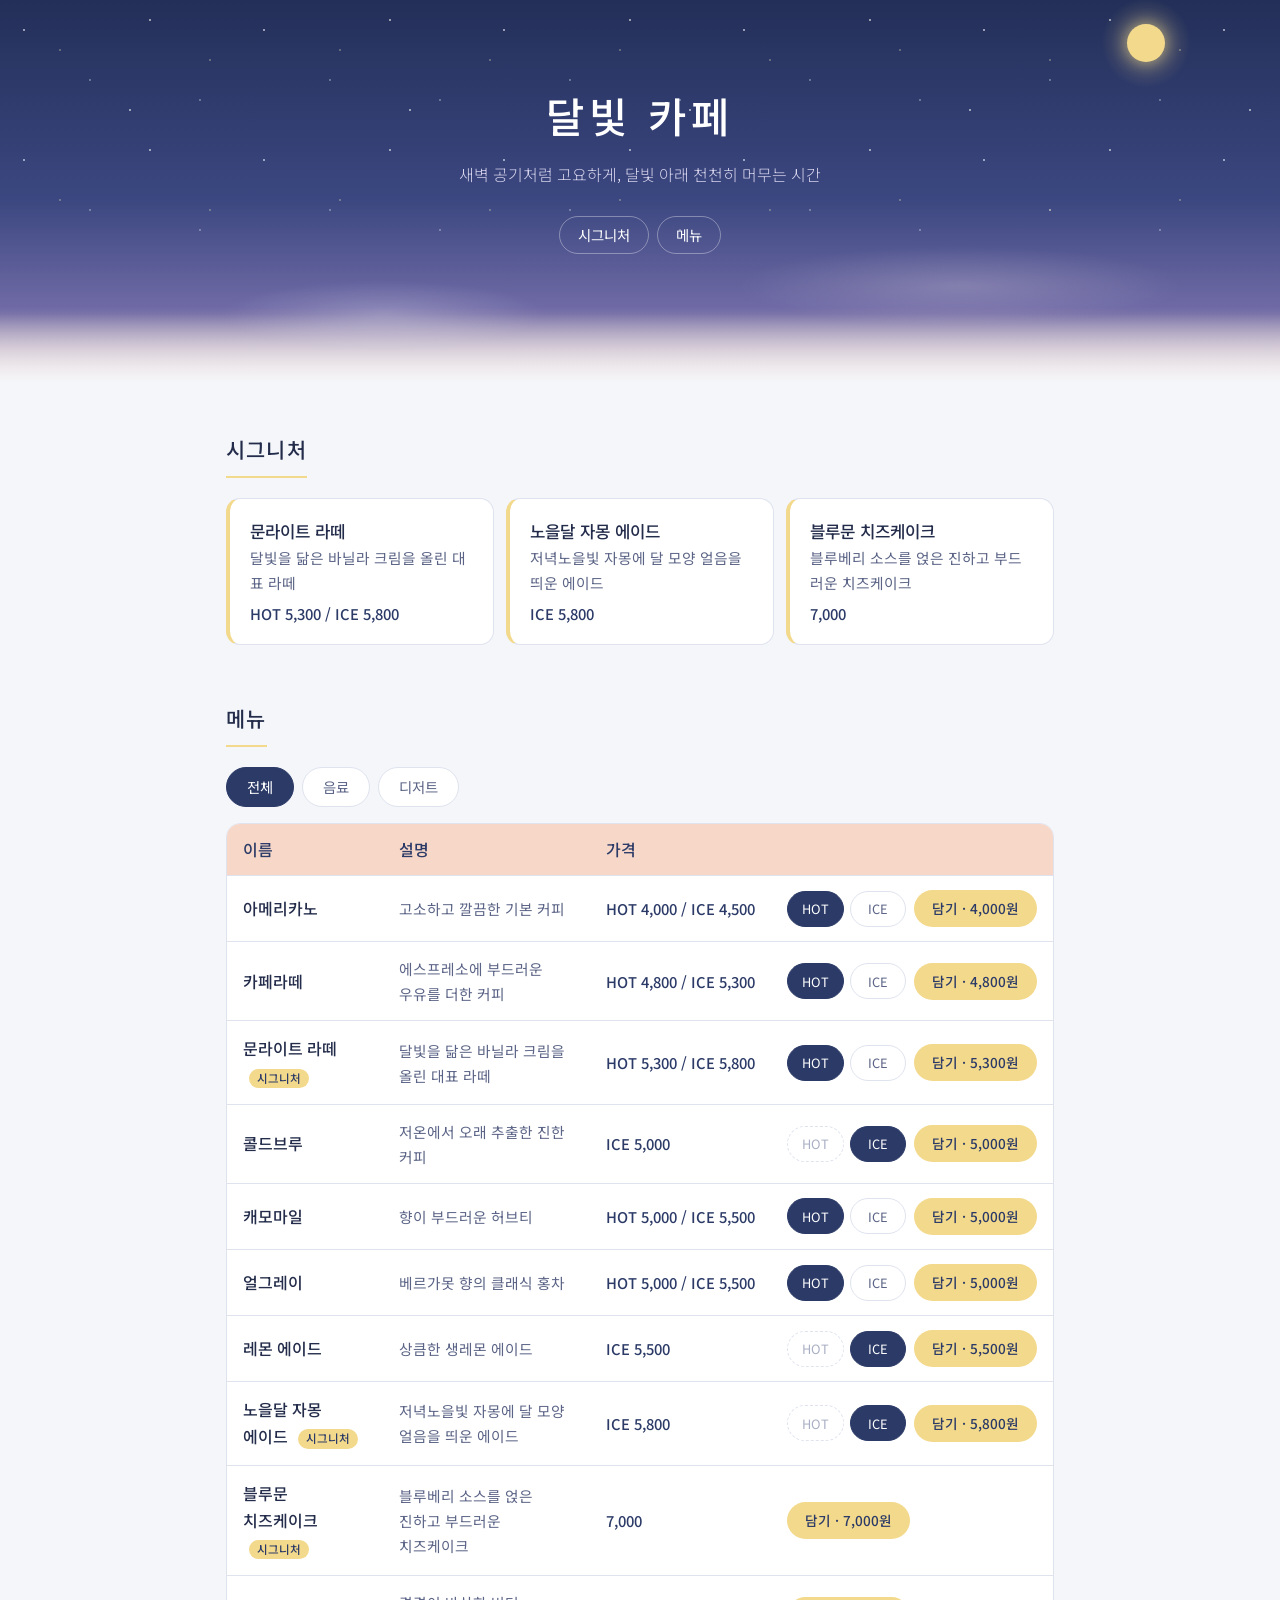
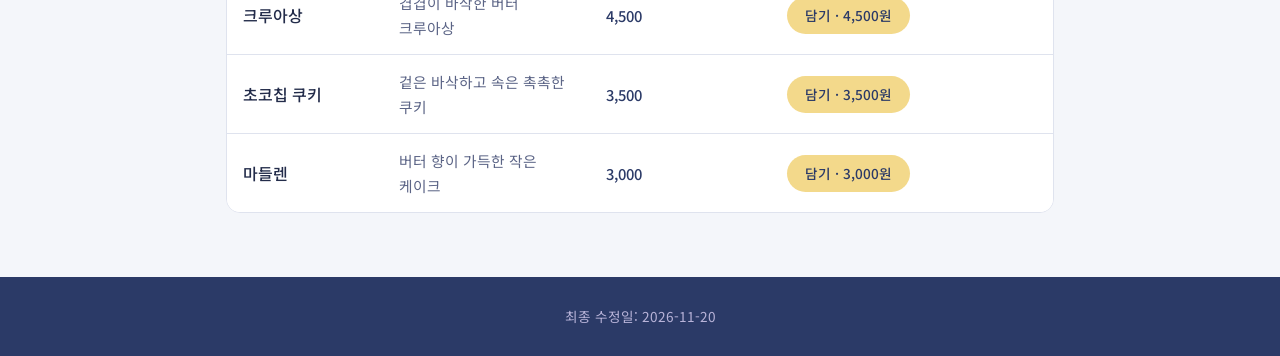
==== 달빛카페/index.html @ 565edbe8 "달빛 카페 주문 웹앱 추가 (메뉴판, 장바구니, 테이블 번호 주문, 새벽 애니메이션) Co-Authored-By: Claude Sonnet 5.5 <noreply@anthropic" ====
<!DOCTYPE html>
<html lang="ko">
<head>
<meta charset="UTF-8">
<meta name="viewport" content="width=device-width, initial-scale=1">
<title>달빛 카페</title>
<link rel="preconnect" href="https://fonts.googleapis.com">
<link rel="preconnect" href="https://fonts.gstatic.com" crossorigin>
<link rel="stylesheet" href="https://fonts.googleapis.com/css2?family=Noto+Sans+KR:wght@300;400;500&amp;display=swap">
<link rel="stylesheet" href="style.css">
<script src="script.js" defer></script>

</head>
<body>

<header id="top">
    <div class="sky" aria-hidden="true">
        <span class="moon"></span>
        <span class="mist"></span>
    </div>
    <h1>달빛 카페</h1>
    <p class="intro">새벽 공기처럼 고요하게, 달빛 아래 천천히 머무는 시간</p>
    <nav aria-label="페이지 내 이동">
        <ul>
            <li><a href="#signature">시그니처</a></li>
            <li><a href="#menu">메뉴</a></li>
        </ul>
    </nav>
</header>

<main>

    <section id="signature" aria-labelledby="signature-title">
        <h2 id="signature-title">시그니처</h2>
        <ul class="signature-list">
            <li data-id="moonlight-latte">
                <h3>문라이트 라떼</h3>
                <p>달빛을 닮은 바닐라 크림을 올린 대표 라떼</p>
                <p class="price">HOT 5,300 / ICE 5,800</p>
            </li>
            <li data-id="sunset-grapefruit-ade">
                <h3>노을달 자몽 에이드</h3>
                <p>저녁노을빛 자몽에 달 모양 얼음을 띄운 에이드</p>
                <p class="price">ICE 5,800</p>
            </li>
            <li data-id="bluemoon-cheesecake">
                <h3>블루문 치즈케이크</h3>
                <p>블루베리 소스를 얹은 진하고 부드러운 치즈케이크</p>
                <p class="price">7,000</p>
            </li>
        </ul>
    </section>

    <section id="menu" aria-labelledby="menu-title">
        <h2 id="menu-title">메뉴</h2>
        <div class="table-wrap">
            <table>
                <caption>달빛 카페 메뉴 (음료와 디저트)</caption>
                <thead>
                    <tr>
                        <th scope="col">이름</th>
                        <th scope="col">설명</th>
                        <th scope="col">가격</th>
                    </tr>
                </thead>
                <tbody>
                    <!-- 음료 : 분류 drink, HOT/ICE 가격은 data-hot / data-ice (없으면 제공 안 함) -->
                    <tr data-id="americano" data-category="drink" data-hot="4000" data-ice="4500">
                        <th scope="row">아메리카노</th>
                        <td>고소하고 깔끔한 기본 커피</td>
                        <td>HOT 4,000 / ICE 4,500</td>
                    </tr>
                    <tr data-id="cafe-latte" data-category="drink" data-hot="4800" data-ice="5300">
                        <th scope="row">카페라떼</th>
                        <td>에스프레소에 부드러운 우유를 더한 커피</td>
                        <td>HOT 4,800 / ICE 5,300</td>
                    </tr>
                    <tr data-id="moonlight-latte" data-category="drink" data-hot="5300" data-ice="5800" data-signature="true">
                        <th scope="row">문라이트 라떼 <span class="mark">시그니처</span></th>
                        <td>달빛을 닮은 바닐라 크림을 올린 대표 라떼</td>
                        <td>HOT 5,300 / ICE 5,800</td>
                    </tr>
                    <tr data-id="cold-brew" data-category="drink" data-ice="5000">
                        <th scope="row">콜드브루</th>
                        <td>저온에서 오래 추출한 진한 커피</td>
                        <td>ICE 5,000</td>
                    </tr>
                    <tr data-id="chamomile" data-category="drink" data-hot="5000" data-ice="5500">
                        <th scope="row">캐모마일</th>
                        <td>향이 부드러운 허브티</td>
                        <td>HOT 5,000 / ICE 5,500</td>
                    </tr>
                    <tr data-id="earl-grey" data-category="drink" data-hot="5000" data-ice="5500">
                        <th scope="row">얼그레이</th>
                        <td>베르가못 향의 클래식 홍차</td>
                        <td>HOT 5,000 / ICE 5,500</td>
                    </tr>
                    <tr data-id="lemon-ade" data-category="drink" data-ice="5500">
                        <th scope="row">레몬 에이드</th>
                        <td>상큼한 생레몬 에이드</td>
                        <td>ICE 5,500</td>
                    </tr>
                    <tr data-id="sunset-grapefruit-ade" data-category="drink" data-ice="5800" data-signature="true">
                        <th scope="row">노을달 자몽 에이드 <span class="mark">시그니처</span></th>
                        <td>저녁노을빛 자몽에 달 모양 얼음을 띄운 에이드</td>
                        <td>ICE 5,800</td>
                    </tr>

                    <!-- 디저트 : 분류 dessert, 단일 가격은 data-price -->
                    <tr data-id="bluemoon-cheesecake" data-category="dessert" data-price="7000" data-signature="true">
                        <th scope="row">블루문 치즈케이크 <span class="mark">시그니처</span></th>
                        <td>블루베리 소스를 얹은 진하고 부드러운 치즈케이크</td>
                        <td>7,000</td>
                    </tr>
                    <tr data-id="croissant" data-category="dessert" data-price="4500">
                        <th scope="row">크루아상</th>
                        <td>겹겹이 바삭한 버터 크루아상</td>
                        <td>4,500</td>
                    </tr>
                    <tr data-id="choco-cookie" data-category="dessert" data-price="3500">
                        <th scope="row">초코칩 쿠키</th>
                        <td>겉은 바삭하고 속은 촉촉한 쿠키</td>
                        <td>3,500</td>
                    </tr>
                    <tr data-id="madeleine" data-category="dessert" data-price="3000">
                        <th scope="row">마들렌</th>
                        <td>버터 향이 가득한 작은 케이크</td>
                        <td>3,000</td>
                    </tr>
                </tbody>
            </table>
        </div>
    </section>

</main>

<footer id="footer">
    <p>최종 수정일: 2026-11-20</p>
</footer>

</body>
</html>
---- 달빛카페/style.css ----
/* ==========================================================
   달빛 카페 — 새벽 콘셉트 (밝은 바탕 + 달빛 포인트)
   모바일 우선, 640px 이상에서 확장
   ========================================================== */

:root {
    --bg: #f4f6fa;            /* 안개 낀 새벽 바탕 */
    --surface: #ffffff;
    --ink: #232c4a;           /* 본문 글자 */
    --ink-soft: #5b6486;      /* 보조 글자 */
    --dawn-navy: #2b3a67;     /* 새벽 남색 */
    --dawn-violet: #b9b4d9;   /* 연보라 */
    --dawn-peach: #f6d7c8;    /* 연한 복숭아 */
    --moon: #f3d98b;          /* 달빛 노랑 */
    --line: #dfe3ee;
    --radius: 14px;
    --gutter: 16px;
    --content: 860px;         /* 본문 최대 폭 */
    --font: "Noto Sans KR", "Apple SD Gothic Neo", "Malgun Gothic", sans-serif;
}

*,
*::before,
*::after {
    box-sizing: border-box;
}

html {
    scroll-behavior: smooth;
}

body {
    margin: 0;
    background: var(--bg);
    color: var(--ink);
    font-family: var(--font);
    font-weight: 400;
    line-height: 1.7;
}

h1, h2, h3, p, ul {
    margin: 0;
}

ul {
    padding: 0;
    list-style: none;
}

a {
    color: inherit;
}

/* ---------- 헤더 ---------- */
header {
    position: relative;
    overflow: hidden;
    padding: 56px var(--gutter) 110px;
    /* 새벽 그라데이션: 남색 → 보라 → 복숭아 */
    background: linear-gradient(180deg, #232f58 0%, #3b4780 52%, #6f6aa6 80%, var(--dawn-peach) 100%);
    color: #fff;
    text-align: center;
}

/* 아래쪽이 안개처럼 바탕에 스며든다 */
header::after {
    content: "";
    position: absolute;
    left: 0;
    right: 0;
    bottom: 0;
    height: 70px;
    background: linear-gradient(180deg, rgba(244, 246, 250, 0), var(--bg));
    pointer-events: none;
}

/* 글자는 장식 위에 둔다 */
header > h1,
header > .intro,
header > nav {
    position: relative;
    z-index: 2;
}

header h1 {
    font-size: 2rem;
    font-weight: 500;
    letter-spacing: 0.12em;
    animation: rise 1.4s ease-out both;
}

header .intro {
    margin-top: 10px;
    color: #dcd8f0;
    font-weight: 300;
    animation: rise 1.4s ease-out 0.25s both;
}

header nav {
    animation: rise 1.4s ease-out 0.5s both;
}

/* ---------- 하늘 장식 (별 · 달빛 · 안개) ---------- */
.sky {
    position: absolute;
    inset: 0;
    z-index: 0;
    pointer-events: none;
}

/* 별: 작은 점을 타일처럼 반복, 두 겹이 서로 다른 박자로 깜빡인다 */
.sky::before,
.sky::after {
    content: "";
    position: absolute;
    inset: 0 0 40% 0;
}

.sky::before {
    background-image:
        radial-gradient(1.5px 1.5px at 24px 30px, #fff, transparent),
        radial-gradient(1px 1px at 90px 80px, #fff, transparent),
        radial-gradient(1.5px 1.5px at 150px 20px, #fff, transparent),
        radial-gradient(1px 1px at 200px 100px, #fff, transparent);
    background-size: 240px 130px;
    animation: twinkle 5s ease-in-out infinite alternate;
}

.sky::after {
    background-image:
        radial-gradient(1px 1px at 60px 50px, #f3e9c0, transparent),
        radial-gradient(1.5px 1.5px at 130px 110px, #fff, transparent),
        radial-gradient(1px 1px at 210px 60px, #f3e9c0, transparent);
    background-size: 280px 150px;
    animation: twinkle 7s ease-in-out 1.5s infinite alternate;
}

/* 달빛: 아주 느리게 숨 쉬듯 */
.moon {
    position: absolute;
    top: 24px;
    right: 9%;
    width: 38px;
    height: 38px;
    border-radius: 50%;
    background: var(--moon);
    box-shadow: 0 0 14px 2px rgba(243, 217, 139, 0.5);
}

.moon::after {
    content: "";
    position: absolute;
    inset: -26px;
    border-radius: 50%;
    background: radial-gradient(circle, rgba(243, 217, 139, 0.35), transparent 70%);
    animation: glow 9s ease-in-out infinite alternate;
}

/* 안개: 가로로 천천히 흐른다 (폭 200%, 절반만큼 이동하면 처음과 같다) */
.mist {
    position: absolute;
    left: 0;
    bottom: 20px;
    width: 200%;
    height: 130px;
    background-image:
        radial-gradient(ellipse 160px 34px at 30% 62%, rgba(255, 255, 255, 0.22), transparent),
        radial-gradient(ellipse 220px 40px at 75% 40%, rgba(255, 240, 235, 0.2), transparent);
    background-size: 50% 100%;
    background-repeat: repeat-x;
    animation: drift 70s linear infinite;
}

@keyframes twinkle {
    from { opacity: 0.25; }
    to   { opacity: 0.95; }
}

@keyframes glow {
    from { opacity: 0.45; transform: scale(0.92); }
    to   { opacity: 1;    transform: scale(1.08); }
}

@keyframes drift {
    from { transform: translateX(0); }
    to   { transform: translateX(-50%); }
}

@keyframes rise {
    from { opacity: 0; transform: translateY(10px); }
    to   { opacity: 1; transform: none; }
}

/* 움직임 줄이기 설정을 켠 사용자에게는 모든 움직임을 끈다 */
@media (prefers-reduced-motion: reduce) {
    *,
    *::before,
    *::after {
        animation: none !important;
        transition: none !important;
        scroll-behavior: auto !important;
    }
}

header nav {
    margin-top: 28px;
}

header nav ul {
    display: flex;
    justify-content: center;
    gap: 8px;
}

header nav a {
    display: inline-block;
    padding: 6px 18px;
    border: 1px solid rgba(255, 255, 255, 0.35);
    border-radius: 999px;
    color: #fff;
    font-size: 0.9rem;
    text-decoration: none;
}

header nav a:hover,
header nav a:focus-visible {
    background: var(--moon);
    border-color: var(--moon);
    color: var(--dawn-navy);
}

/* ---------- 본문 공통 ---------- */
main {
    max-width: var(--content);
    margin: 0 auto;
    padding: 0 var(--gutter);
}

section {
    padding: 48px 0 8px;
}

section h2 {
    margin-bottom: 20px;
    padding-bottom: 8px;
    border-bottom: 2px solid var(--moon);
    display: inline-block;
    font-size: 1.3rem;
    font-weight: 500;
    letter-spacing: 0.06em;
}

/* ---------- 시그니처 ---------- */
.signature-list {
    display: grid;
    gap: 12px;
}

.signature-list li {
    padding: 18px 20px;
    border: 1px solid var(--line);
    border-left: 4px solid var(--moon);
    border-radius: var(--radius);
    background: var(--surface);
}

.signature-list h3 {
    font-size: 1.05rem;
    font-weight: 500;
}

.signature-list p {
    color: var(--ink-soft);
    font-size: 0.92rem;
}

.signature-list .price {
    margin-top: 6px;
    color: var(--dawn-navy);
    font-weight: 500;
}

/* hidden 속성이 표시 방식에 덮어쓰이지 않게 한다 */
[hidden] {
    display: none !important;
}

/* ---------- 분류 탭 (JS가 만든다) ---------- */
.tabs {
    display: flex;
    gap: 8px;
    margin-bottom: 16px;
}

.tab {
    padding: 7px 20px;
    border: 1px solid var(--line);
    border-radius: 999px;
    background: var(--surface);
    color: var(--ink-soft);
    font: inherit;
    font-size: 0.9rem;
    cursor: pointer;
    transition: background-color 0.3s ease, color 0.3s ease, border-color 0.3s ease;
}

.tab:hover {
    border-color: var(--dawn-violet);
}

.tab.is-selected {
    border-color: var(--dawn-navy);
    background: var(--dawn-navy);
    color: #fff;
}

.tab:focus-visible {
    outline: 3px solid var(--moon);
    outline-offset: 2px;
}

/* ---------- 메뉴 표 (모바일: 카드형) ---------- */
.table-wrap {
    overflow-x: auto;
}

table {
    width: 100%;
    border-collapse: collapse;
}

caption {
    position: absolute;
    width: 1px;
    height: 1px;
    overflow: hidden;
    clip-path: inset(50%);
    white-space: nowrap;
}

thead {
    position: absolute;
    width: 1px;
    height: 1px;
    overflow: hidden;
    clip-path: inset(50%);
}

tbody tr {
    display: block;
    margin-bottom: 10px;
    padding: 14px 18px;
    border: 1px solid var(--line);
    border-radius: var(--radius);
    background: var(--surface);
}

tbody th,
tbody td {
    display: block;
    padding: 0;
    text-align: left;
    word-break: keep-all;
}

tbody th {
    font-weight: 500;
}

tbody td {
    color: var(--ink-soft);
    font-size: 0.92rem;
}

tbody td:nth-child(3) {
    margin-top: 4px;
    color: var(--dawn-navy);
    font-weight: 500;
}

/* ---------- 옵션 선택 · 담기 (JS가 만든다) ---------- */
.visually-hidden {
    position: absolute;
    width: 1px;
    height: 1px;
    overflow: hidden;
    clip-path: inset(50%);
    white-space: nowrap;
}

tbody td.order {
    display: flex;
    flex-wrap: wrap;
    align-items: center;
    gap: 8px;
    margin-top: 12px;
}

.options {
    display: flex;
    gap: 6px;
}

.opt {
    min-width: 56px;
    min-height: 36px;
    padding: 6px 14px;
    border: 1px solid var(--line);
    border-radius: 999px;
    background: var(--surface);
    color: var(--ink-soft);
    font: inherit;
    font-size: 0.8rem;
    cursor: pointer;
    transition: background-color 0.3s ease, color 0.3s ease, border-color 0.3s ease;
}

.opt.is-selected {
    border-color: var(--dawn-navy);
    background: var(--dawn-navy);
    color: #fff;
}

.opt:disabled {
    border-style: dashed;
    background: transparent;
    color: #a9afc4;
    cursor: not-allowed;
}

.add {
    margin-left: auto;
    min-height: 36px;
    padding: 7px 18px;
    border: 0;
    border-radius: 999px;
    background: var(--moon);
    color: var(--dawn-navy);
    font: inherit;
    font-size: 0.85rem;
    font-weight: 500;
    cursor: pointer;
    transition: transform 0.2s ease, background-color 0.3s ease;
}

.add:hover {
    background: #f0cf70;
}

.add:active {
    transform: scale(0.96);
}

/* 담았을 때: 달빛이 한 번 번지듯 */
.add.added {
    animation: added-glow 0.7s ease-out;
}

@keyframes added-glow {
    from { box-shadow: 0 0 0 0 rgba(243, 217, 139, 0.8); }
    to   { box-shadow: 0 0 0 14px rgba(243, 217, 139, 0); }
}

/* 스크롤하면 부드럽게 떠오름 (class는 JS가 붙인다) */
.reveal {
    opacity: 0;
    transform: translateY(14px);
    transition: opacity 0.8s ease, transform 0.8s ease;
}

.reveal.is-visible {
    opacity: 1;
    transform: none;
}

.opt:focus-visible,
.add:focus-visible {
    outline: 3px solid var(--dawn-navy);
    outline-offset: 2px;
}

/* ---------- 하단 장바구니 바 ---------- */
body.has-cart {
    padding-bottom: 76px;
}

.cart-bar {
    position: fixed;
    left: 0;
    right: 0;
    bottom: 0;
    z-index: 10;
    padding: 0 var(--gutter) env(safe-area-inset-bottom, 0px);
    background: var(--dawn-navy);
    color: #fff;
    box-shadow: 0 -4px 18px rgba(35, 44, 74, 0.18);
    animation: bar-up 0.6s ease-out both;
}

.cart-bar.bump {
    animation: bar-bump 0.45s ease-out;
}

.cart-bar-inner {
    display: flex;
    align-items: center;
    gap: 12px;
    width: 100%;
    max-width: var(--content);
    margin: 0 auto;
    padding: 15px 0;   /* 바 전체 높이가 눌리는 영역이 된다 */
    border: 0;
    background: none;
    color: inherit;
    font: inherit;
    text-align: left;
    cursor: pointer;
}

.cart-count {
    margin-right: auto;
}

.cart-total {
    color: var(--moon);
    font-weight: 500;
}

.cart-view {
    padding: 3px 12px;
    border: 1px solid rgba(255, 255, 255, 0.45);
    border-radius: 999px;
    font-size: 0.8rem;
}

.cart-bar-inner:focus-visible {
    outline: 3px solid var(--moon);
    outline-offset: 4px;
}

/* ---------- 장바구니 패널 (dialog) ---------- */
body.dialog-open {
    overflow: hidden;
}

.cart-dialog {
    width: 100%;
    max-width: 560px;
    max-height: 82vh;
    margin: auto auto 0;
    padding: 0;
    border: 0;
    border-radius: 22px 22px 0 0;
    background: var(--surface);
    color: var(--ink);
    overflow: auto;
}

.cart-dialog[open] {
    animation: sheet-up 0.45s ease-out both;
}

.cart-dialog::backdrop {
    background: rgba(35, 44, 74, 0.5);
}

.cart-sheet {
    padding: 22px var(--gutter) calc(26px + env(safe-area-inset-bottom, 0px));
}

.cart-head {
    display: flex;
    align-items: center;
    justify-content: space-between;
    margin-bottom: 8px;
}

.cart-head h2 {
    margin: 0;
    padding: 0;
    border: 0;
    font-size: 1.15rem;
}

.cart-close {
    padding: 5px 14px;
    border: 1px solid var(--line);
    border-radius: 999px;
    background: var(--surface);
    color: var(--ink-soft);
    font: inherit;
    font-size: 0.85rem;
    cursor: pointer;
}

.cart-empty {
    padding: 28px 0;
    color: var(--ink-soft);
    text-align: center;
}

.cart-item {
    display: grid;
    grid-template-columns: 1fr auto;
    align-items: center;
    gap: 6px 12px;
    padding: 14px 0;
    border-bottom: 1px solid var(--line);
}

.item-info {
    display: flex;
    flex-wrap: wrap;
    align-items: baseline;
    gap: 2px 8px;
    word-break: keep-all;
}

.item-opt {
    padding: 0 8px;
    border-radius: 999px;
    background: var(--dawn-peach);
    color: var(--dawn-navy);
    font-size: 0.72rem;
}

.item-unit {
    flex-basis: 100%;
    color: var(--ink-soft);
    font-size: 0.85rem;
}

.item-controls {
    display: flex;
    align-items: center;
    gap: 6px;
}

.qty-btn {
    width: 38px;
    height: 38px;
    border: 1px solid var(--line);
    border-radius: 50%;
    background: var(--surface);
    color: var(--dawn-navy);
    font: inherit;
    font-size: 1.1rem;
    line-height: 1;
    cursor: pointer;
}

.qty-btn:disabled {
    color: #a9afc4;
    cursor: not-allowed;
}

.item-qty {
    min-width: 26px;
    text-align: center;
    font-weight: 500;
}

.item-line {
    color: var(--dawn-navy);
    font-weight: 500;
}

.item-remove {
    justify-self: end;
    padding: 8px 4px;
    border: 0;
    background: none;
    color: var(--ink-soft);
    font: inherit;
    font-size: 0.82rem;
    text-decoration: underline;
    cursor: pointer;
}

.cart-sum {
    display: flex;
    align-items: baseline;
    justify-content: space-between;
    margin-top: 16px;
    font-size: 1.05rem;
}

.cart-sum-value {
    color: var(--dawn-navy);
    font-size: 1.2rem;
}

/* ---------- 테이블 번호 · 주문하기 ---------- */
.order-form {
    margin-top: 22px;
    padding-top: 18px;
    border-top: 1px dashed var(--line);
}

.order-form label {
    display: block;
    margin-bottom: 6px;
    font-weight: 500;
}

.order-form input {
    width: 100%;
    padding: 11px 14px;
    border: 1px solid var(--line);
    border-radius: 12px;
    background: var(--bg);
    color: var(--ink);
    font: inherit;
    font-size: 1.05rem;
}

.order-form input:focus-visible {
    outline: 3px solid var(--moon);
    outline-offset: 1px;
    border-color: var(--dawn-navy);
}

.order-form input[aria-invalid="true"] {
    border-color: #b3402a;
}

.field-hint {
    margin-top: 6px;
    color: var(--ink-soft);
    font-size: 0.82rem;
}

.field-error {
    margin-top: 6px;
    color: #b3402a;
    font-size: 0.88rem;
    font-weight: 500;
}

.order-submit {
    display: block;
    width: 100%;
    margin-top: 16px;
    padding: 13px 16px;
    border: 0;
    border-radius: 999px;
    background: var(--dawn-navy);
    color: #fff;
    font: inherit;
    font-weight: 500;
    cursor: pointer;
    transition: background-color 0.3s ease, transform 0.2s ease;
}

.order-submit:hover {
    background: #36477e;
}

.order-submit:active {
    transform: scale(0.98);
}

.order-submit:focus-visible {
    outline: 3px solid var(--moon);
    outline-offset: 3px;
}

/* ---------- 주문 완료 화면 ---------- */
.order-done {
    padding-top: 6px;
    text-align: center;
}

.order-done:not([hidden]) {
    animation: rise 0.8s ease-out both;
}

/* 완료 화면: 달이 천천히 떠오른다 */
.done-moon {
    width: 46px;
    height: 46px;
    margin: 4px auto 8px;
    border-radius: 50%;
    background: var(--moon);
    box-shadow: 0 0 18px 4px rgba(243, 217, 139, 0.55);
    animation: moonrise 1.8s ease-out both;
}

@keyframes moonrise {
    from { transform: translateY(36px); opacity: 0; }
    to   { transform: none; opacity: 1; }
}

.done-title {
    margin: 10px 0 4px;
    color: var(--dawn-navy);
    font-size: 1.3rem;
    font-weight: 500;
}

.done-title:focus {
    outline: none;
}

.done-where {
    color: var(--ink-soft);
}

.done-items {
    margin: 18px 0 6px;
    padding: 14px 16px;
    border-radius: var(--radius);
    background: var(--bg);
    text-align: left;
    word-break: keep-all;
}

.done-items li + li {
    margin-top: 4px;
}

.order-done .cart-sum {
    margin-top: 12px;
}

.done-note {
    margin-top: 18px;
}

.done-demo {
    margin-top: 6px;
    color: var(--ink-soft);
    font-size: 0.8rem;
}

.cart-close:focus-visible,
.qty-btn:focus-visible,
.item-remove:focus-visible {
    outline: 3px solid var(--dawn-navy);
    outline-offset: 2px;
}

@keyframes sheet-up {
    from { transform: translateY(40px); opacity: 0; }
    to   { transform: none; opacity: 1; }
}

@keyframes bar-up {
    from { transform: translateY(100%); }
    to   { transform: none; }
}

@keyframes bar-bump {
    0%   { transform: translateY(0); }
    35%  { transform: translateY(-5px); }
    100% { transform: translateY(0); }
}

.mark {
    display: inline-block;
    margin-left: 6px;
    padding: 0 8px;
    border-radius: 999px;
    background: var(--moon);
    color: var(--dawn-navy);
    font-size: 0.72rem;
    font-weight: 500;
    vertical-align: middle;
}

/* ---------- 푸터 ---------- */
footer {
    margin-top: 56px;
    padding: 28px var(--gutter);
    background: var(--dawn-navy);
    color: var(--dawn-violet);
    font-size: 0.85rem;
    text-align: center;
}

/* ---------- 키보드 포커스 ---------- */
a:focus-visible {
    outline: 3px solid var(--moon);
    outline-offset: 2px;
}

/* ---------- 640px 이상: 표를 일반 표로 ---------- */
@media (min-width: 641px) {
    header {
        padding: 80px var(--gutter) 130px;
    }

    header h1 {
        font-size: 2.6rem;
    }

    .signature-list {
        grid-template-columns: repeat(3, 1fr);
    }

    thead {
        position: static;
        width: auto;
        height: auto;
        overflow: visible;
        clip-path: none;
    }

    table {
        background: var(--surface);
        border: 1px solid var(--line);
        border-radius: var(--radius);
        border-collapse: separate;
        border-spacing: 0;
        overflow: hidden;
    }

    thead th {
        padding: 12px 16px;
        background: var(--dawn-peach);
        color: var(--dawn-navy);
        font-weight: 500;
        text-align: left;
    }

    /* 표 행은 투명도만 바꾼다 (이동은 카드형일 때만) */
    tbody tr.reveal {
        transform: none;
    }

    tbody tr {
        display: table-row;
        margin: 0;
        padding: 0;
        border: 0;
        border-radius: 0;
    }

    tbody th,
    tbody td {
        display: table-cell;
        padding: 14px 16px;
        border-top: 1px solid var(--line);
    }

    tbody td:nth-child(3) {
        margin-top: 0;
        white-space: nowrap;
    }

    tbody td.order {
        display: table-cell;
        margin-top: 0;
        white-space: nowrap;
    }

    tbody td.order .options {
        display: inline-flex;
        margin-right: 8px;
        vertical-align: middle;
    }

    tbody td.order .add {
        margin-left: 0;
        vertical-align: middle;
    }
}
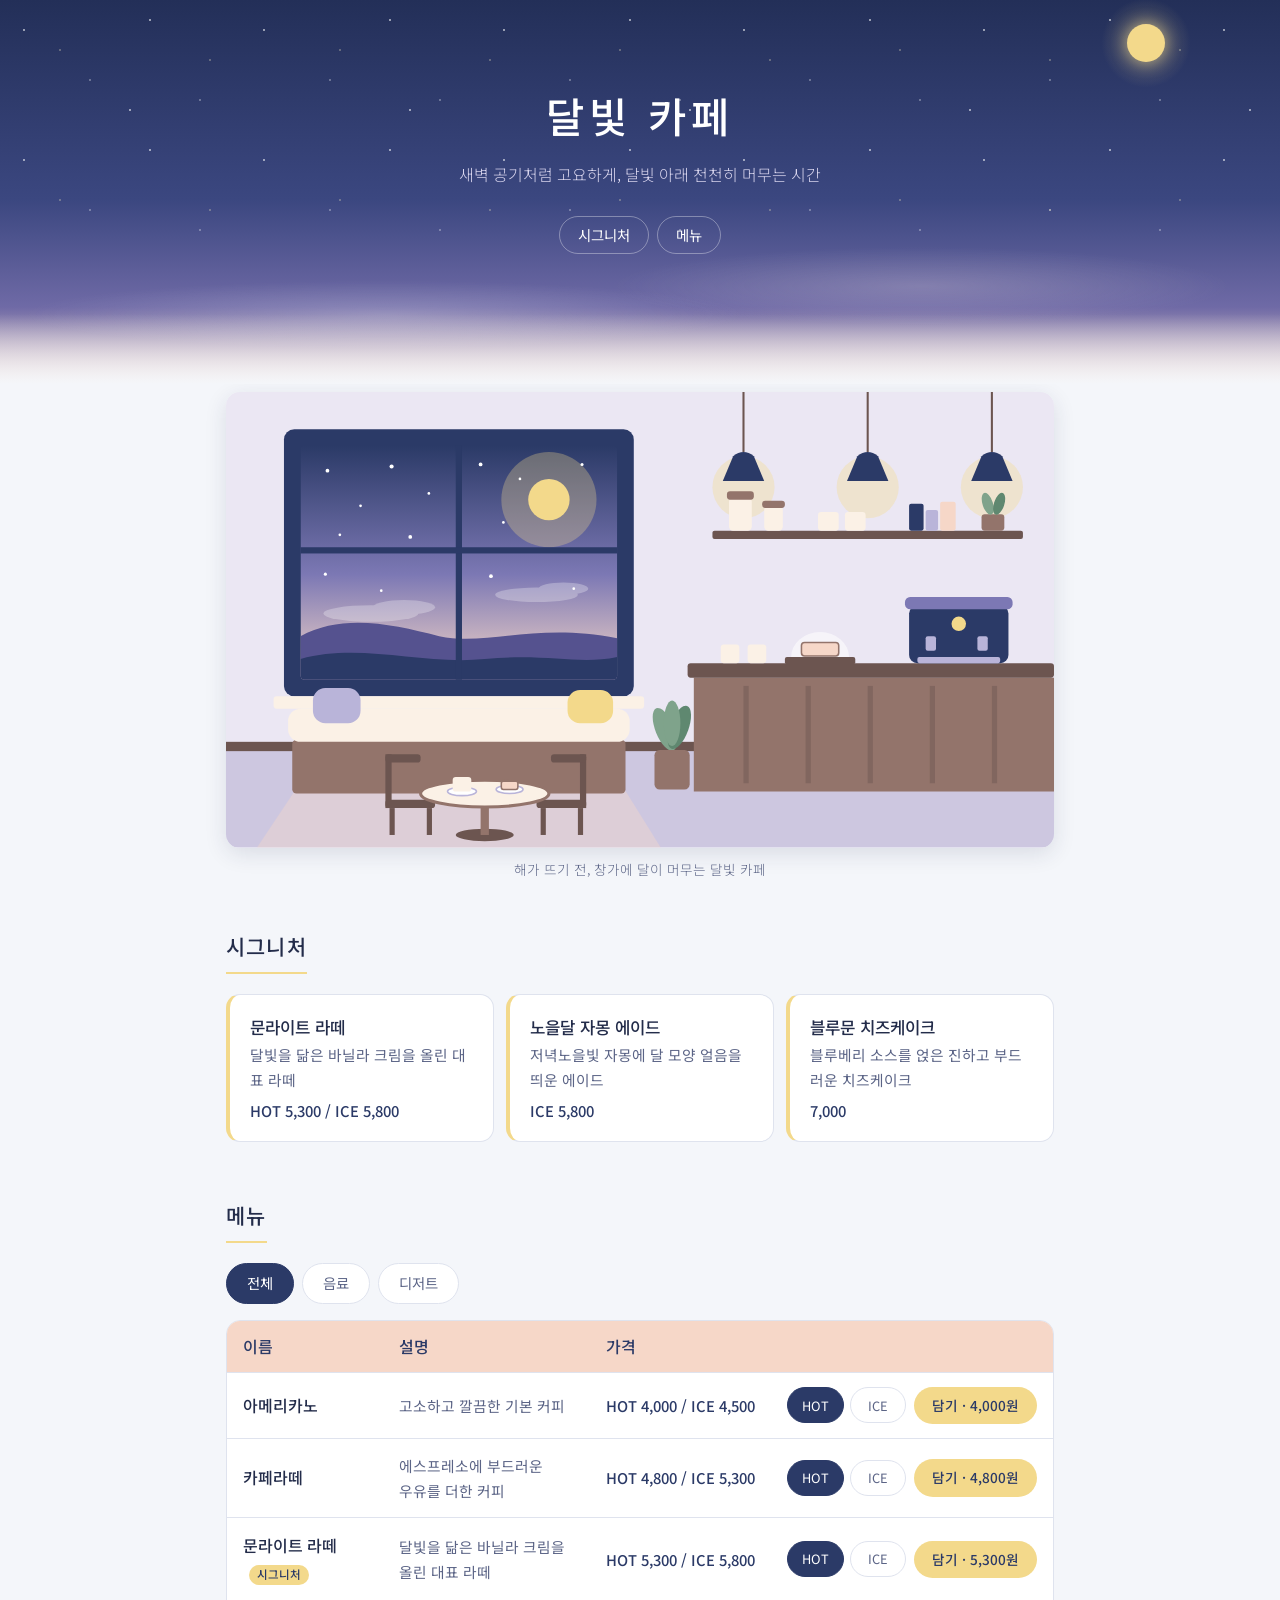
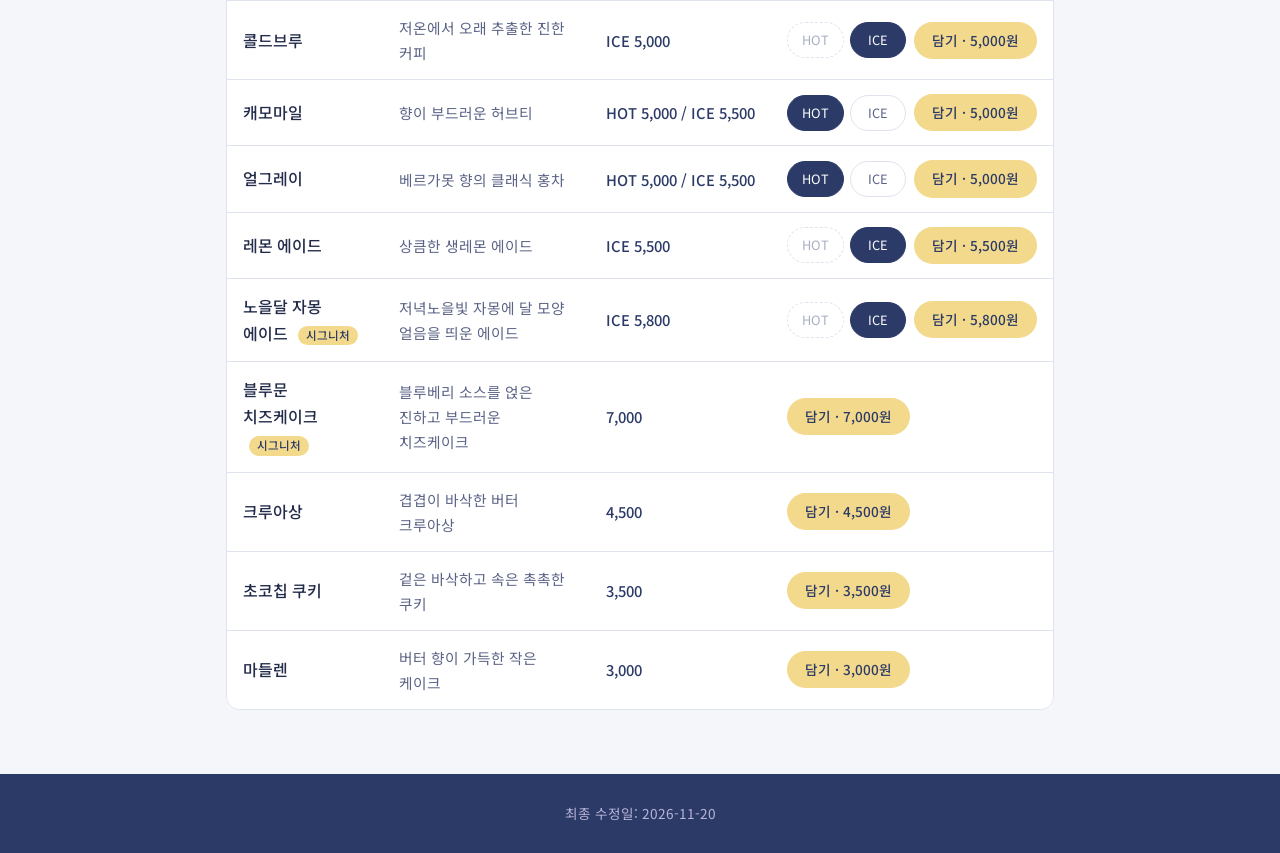
==== commit b24636c2: "달빛 카페: 카페 내부 SVG 일러스트 추가, 헤더 안개 끊김 수정 Co-Authored-By: Claude Sonnet 5.5 <noreply@anthropic.com>" ====
--- a/달빛카페/index.html
+++ b/달빛카페/index.html
@@ -29,6 +29,153 @@
 </header>
 
 <main>
+
+    <!-- 카페 내부 일러스트 (SVG). 색과 움직임은 style.css의 s- 로 시작하는 클래스가 정한다. -->
+    <figure class="scene">
+        <svg class="scene-art" viewBox="0 0 800 440" role="img" aria-label="새벽 하늘이 보이는 창가 자리와 카운터, 테이블이 있는 달빛 카페 내부 그림">
+            <defs>
+                <linearGradient id="sky-grad" x1="0" y1="0" x2="0" y2="1">
+                    <stop class="sky-a" offset="0"/>
+                    <stop class="sky-b" offset="0.55"/>
+                    <stop class="sky-c" offset="1"/>
+                </linearGradient>
+                <clipPath id="win-clip">
+                    <rect x="72" y="52" width="306" height="226" rx="4"/>
+                </clipPath>
+            </defs>
+
+            <!-- 벽과 바닥 -->
+            <rect class="s-wall" x="0" y="0" width="800" height="440"/>
+            <rect class="s-floor" x="0" y="345" width="800" height="95"/>
+            <rect class="s-base" x="0" y="338" width="800" height="9"/>
+            <polygon class="s-lightpatch" points="92,347 362,347 420,440 30,440"/>
+
+            <!-- 창문: 새벽 하늘 -->
+            <rect class="s-frame" x="56" y="36" width="338" height="258" rx="10"/>
+            <g clip-path="url(#win-clip)">
+                <rect class="s-sky" x="72" y="52" width="306" height="226"/>
+                <circle class="s-moon-halo" cx="312" cy="104" r="46"/>
+                <circle class="s-moon" cx="312" cy="104" r="20"/>
+                <g class="s-stars">
+                    <circle class="s-star" cx="98" cy="76" r="1.8"/>
+                    <circle class="s-star" cx="130" cy="110" r="1.3"/>
+                    <circle class="s-star" cx="160" cy="72" r="2"/>
+                    <circle class="s-star" cx="196" cy="98" r="1.3"/>
+                    <circle class="s-star" cx="246" cy="70" r="1.8"/>
+                    <circle class="s-star" cx="268" cy="126" r="1.3"/>
+                    <circle class="s-star" cx="344" cy="70" r="1.5"/>
+                    <circle class="s-star" cx="110" cy="138" r="1.3"/>
+                    <circle class="s-star" cx="178" cy="140" r="1.8"/>
+                    <circle class="s-star" cx="284" cy="84" r="1.3"/>
+                    <circle class="s-star" cx="96" cy="176" r="1.5"/>
+                    <circle class="s-star" cx="150" cy="192" r="1.3"/>
+                    <circle class="s-star" cx="256" cy="178" r="1.8"/>
+                    <circle class="s-star" cx="336" cy="190" r="1.3"/>
+                </g>
+                <g class="s-cloud">
+                    <ellipse cx="140" cy="214" rx="46" ry="8"/>
+                    <ellipse cx="172" cy="208" rx="30" ry="7"/>
+                </g>
+                <g class="s-cloud s-cloud-b">
+                    <ellipse cx="300" cy="196" rx="40" ry="7"/>
+                    <ellipse cx="326" cy="190" rx="24" ry="6"/>
+                </g>
+                <path class="s-hill-far" d="M72 278V236C112 214 160 224 206 236C252 246 300 222 378 238V278Z"/>
+                <path class="s-hill-near" d="M72 278V258C130 242 190 264 250 258C310 252 340 264 378 256V278Z"/>
+            </g>
+            <rect class="s-frame" x="222" y="52" width="6" height="226"/>
+            <rect class="s-frame" x="72" y="150" width="306" height="6"/>
+            <rect class="s-sill" x="46" y="294" width="358" height="12" rx="3"/>
+
+            <!-- 창가 자리 -->
+            <rect class="s-wood" x="64" y="336" width="322" height="52" rx="4"/>
+            <rect class="s-cushion" x="60" y="306" width="330" height="32" rx="12"/>
+            <rect class="s-pillow-a" x="84" y="286" width="46" height="34" rx="12"/>
+            <rect class="s-pillow-b" x="330" y="288" width="44" height="32" rx="12"/>
+
+            <!-- 천장 조명 -->
+            <g class="s-lamp">
+                <line class="s-cord" x1="500" y1="0" x2="500" y2="58"/>
+                <circle class="s-lamp-glow" cx="500" cy="92" r="30"/>
+                <path class="s-shade" d="M480 86L490 62Q500 54 510 62L520 86Z"/>
+            </g>
+            <g class="s-lamp s-lamp-b">
+                <line class="s-cord" x1="620" y1="0" x2="620" y2="58"/>
+                <circle class="s-lamp-glow" cx="620" cy="92" r="30"/>
+                <path class="s-shade" d="M600 86L610 62Q620 54 630 62L640 86Z"/>
+            </g>
+            <g class="s-lamp s-lamp-c">
+                <line class="s-cord" x1="740" y1="0" x2="740" y2="58"/>
+                <circle class="s-lamp-glow" cx="740" cy="92" r="30"/>
+                <path class="s-shade" d="M720 86L730 62Q740 54 750 62L760 86Z"/>
+            </g>
+
+            <!-- 선반 -->
+            <rect class="s-shelf" x="470" y="134" width="300" height="8" rx="2"/>
+            <rect class="s-jar" x="486" y="102" width="22" height="32" rx="4"/>
+            <rect class="s-jar-lid" x="484" y="96" width="26" height="8" rx="3"/>
+            <rect class="s-jar" x="520" y="110" width="18" height="24" rx="4"/>
+            <rect class="s-jar-lid" x="518" y="105" width="22" height="7" rx="3"/>
+            <rect class="s-mug" x="572" y="116" width="20" height="18" rx="3"/>
+            <rect class="s-mug" x="598" y="116" width="20" height="18" rx="3"/>
+            <rect class="s-book-a" x="660" y="108" width="14" height="26" rx="2"/>
+            <rect class="s-book-b" x="676" y="114" width="12" height="20" rx="2"/>
+            <rect class="s-book-c" x="690" y="106" width="15" height="28" rx="2"/>
+            <rect class="s-pot" x="730" y="118" width="22" height="16" rx="3"/>
+            <ellipse class="s-leaf" cx="736" cy="108" rx="5" ry="11" transform="rotate(-18 736 108)"/>
+            <ellipse class="s-leaf s-leaf-b" cx="747" cy="108" rx="5" ry="11" transform="rotate(18 747 108)"/>
+
+            <!-- 카운터 -->
+            <rect class="s-counter" x="452" y="276" width="348" height="110"/>
+            <rect class="s-slat" x="500" y="284" width="5" height="94"/>
+            <rect class="s-slat" x="560" y="284" width="5" height="94"/>
+            <rect class="s-slat" x="620" y="284" width="5" height="94"/>
+            <rect class="s-slat" x="680" y="284" width="5" height="94"/>
+            <rect class="s-slat" x="740" y="284" width="5" height="94"/>
+            <rect class="s-counter-top" x="446" y="262" width="354" height="14" rx="3"/>
+
+            <!-- 카운터 위: 케이크 돔, 컵, 에스프레소 머신 -->
+            <rect class="s-dome-base" x="540" y="256" width="68" height="7" rx="2"/>
+            <path class="s-dome" d="M546 256a28 24 0 0 1 56 0Z"/>
+            <rect class="s-cake" x="556" y="242" width="36" height="13" rx="3"/>
+            <rect class="s-mug" x="478" y="244" width="18" height="18" rx="3"/>
+            <rect class="s-mug" x="504" y="244" width="18" height="18" rx="3"/>
+            <rect class="s-machine" x="660" y="206" width="96" height="56" rx="8"/>
+            <rect class="s-machine-top" x="656" y="198" width="104" height="12" rx="5"/>
+            <rect class="s-machine-detail" x="676" y="236" width="10" height="14" rx="2"/>
+            <rect class="s-machine-detail" x="726" y="236" width="10" height="14" rx="2"/>
+            <circle class="s-gauge" cx="708" cy="224" r="7"/>
+            <rect class="s-machine-detail" x="668" y="256" width="80" height="6" rx="2"/>
+
+            <!-- 바닥의 화분 -->
+            <ellipse class="s-leaf" cx="424" cy="326" rx="9" ry="22" transform="rotate(-22 424 326)"/>
+            <ellipse class="s-leaf s-leaf-b" cx="438" cy="324" rx="9" ry="22" transform="rotate(20 438 324)"/>
+            <ellipse class="s-leaf" cx="431" cy="320" rx="8" ry="22"/>
+            <rect class="s-pot" x="414" y="346" width="34" height="38" rx="5"/>
+
+            <!-- 테이블과 의자 -->
+            <rect class="s-chair" x="154" y="350" width="6" height="52"/>
+            <rect class="s-chair" x="154" y="350" width="34" height="8" rx="3"/>
+            <rect class="s-chair" x="154" y="394" width="48" height="8" rx="3"/>
+            <rect class="s-chair" x="158" y="402" width="5" height="26"/>
+            <rect class="s-chair" x="194" y="402" width="5" height="26"/>
+
+            <rect class="s-chair" x="342" y="350" width="6" height="52"/>
+            <rect class="s-chair" x="314" y="350" width="34" height="8" rx="3"/>
+            <rect class="s-chair" x="300" y="394" width="48" height="8" rx="3"/>
+            <rect class="s-chair" x="304" y="402" width="5" height="26"/>
+            <rect class="s-chair" x="340" y="402" width="5" height="26"/>
+
+            <ellipse class="s-table-base" cx="250" cy="428" rx="28" ry="6"/>
+            <rect class="s-table-leg" x="246" y="390" width="8" height="38"/>
+            <ellipse class="s-table-top" cx="250" cy="388" rx="62" ry="13"/>
+            <ellipse class="s-plate" cx="274" cy="384" rx="13" ry="4"/>
+            <rect class="s-cake" x="266" y="376" width="16" height="8" rx="2"/>
+            <ellipse class="s-plate" cx="228" cy="386" rx="14" ry="4"/>
+            <rect class="s-mug" x="219" y="372" width="18" height="14" rx="3"/>
+        </svg>
+        <figcaption>해가 뜨기 전, 창가에 달이 머무는 달빛 카페</figcaption>
+    </figure>
 
     <section id="signature" aria-labelledby="signature-title">
         <h2 id="signature-title">시그니처</h2>
--- a/달빛카페/style.css
+++ b/달빛카페/style.css
@@ -16,6 +16,16 @@
     --radius: 14px;
     --gutter: 16px;
     --content: 860px;         /* 본문 최대 폭 */
+
+    /* 일러스트 전용 색 */
+    --dawn-mid: #7c78b4;
+    --wall: #ebe7f3;
+    --floor: #cdc7e0;
+    --wood: #93746b;
+    --wood-dark: #6c5550;
+    --cream: #fbf1e6;
+    --leaf: #7fa38b;
+    --leaf-dark: #5f8870;
     --font: "Noto Sans KR", "Apple SD Gothic Neo", "Malgun Gothic", sans-serif;
 }
 
@@ -164,8 +174,8 @@
     width: 200%;
     height: 130px;
     background-image:
-        radial-gradient(ellipse 160px 34px at 30% 62%, rgba(255, 255, 255, 0.22), transparent),
-        radial-gradient(ellipse 220px 40px at 75% 40%, rgba(255, 240, 235, 0.2), transparent);
+        radial-gradient(ellipse 28% 26% at 30% 62%, rgba(255, 255, 255, 0.22), transparent),
+        radial-gradient(ellipse 24% 30% at 72% 40%, rgba(255, 240, 235, 0.2), transparent);
     background-size: 50% 100%;
     background-repeat: repeat-x;
     animation: drift 70s linear infinite;
@@ -248,6 +258,127 @@
     font-size: 1.3rem;
     font-weight: 500;
     letter-spacing: 0.06em;
+}
+
+/* ---------- 카페 내부 일러스트 (SVG) ---------- */
+.scene {
+    margin: 8px 0 0;
+}
+
+.scene-art {
+    display: block;
+    width: 100%;
+    height: auto;
+    border-radius: var(--radius);
+    box-shadow: 0 6px 22px rgba(35, 44, 74, 0.12);
+}
+
+.scene figcaption {
+    margin-top: 10px;
+    color: var(--ink-soft);
+    font-size: 0.85rem;
+    font-weight: 300;
+    text-align: center;
+}
+
+/* 하늘 그라데이션 */
+.sky-a { stop-color: var(--dawn-navy); }
+.sky-b { stop-color: var(--dawn-mid); }
+.sky-c { stop-color: var(--dawn-peach); }
+
+/* 공간 */
+.s-wall { fill: var(--wall); }
+.s-floor { fill: var(--floor); }
+.s-base { fill: var(--wood-dark); }
+.s-lightpatch { fill: var(--dawn-peach); opacity: 0.4; }
+
+/* 창문 */
+.s-frame { fill: var(--dawn-navy); }
+.s-sill { fill: var(--cream); }
+.s-sky { fill: url(#sky-grad); }
+.s-moon { fill: var(--moon); }
+.s-moon-halo {
+    fill: var(--moon);
+    opacity: 0.3;
+    transform-box: fill-box;
+    transform-origin: center;
+    animation: glow 9s ease-in-out infinite alternate;
+}
+.s-star {
+    fill: #fff;
+    animation: twinkle 4s ease-in-out infinite alternate;
+}
+.s-star:nth-child(3n) { animation-duration: 6s; animation-delay: 0.8s; }
+.s-star:nth-child(3n + 1) { animation-duration: 5s; animation-delay: 1.6s; }
+.s-star:nth-child(4n) { animation-delay: 2.4s; }
+.s-cloud {
+    fill: #fff;
+    opacity: 0.28;
+    animation: cloud-move 42s ease-in-out infinite alternate;
+}
+.s-cloud-b {
+    animation-duration: 56s;
+    animation-direction: alternate-reverse;
+}
+.s-hill-far { fill: #55528f; }
+.s-hill-near { fill: var(--dawn-navy); }
+
+/* 창가 자리 */
+.s-wood { fill: var(--wood); }
+.s-cushion { fill: var(--cream); }
+.s-pillow-a { fill: var(--dawn-violet); }
+.s-pillow-b { fill: var(--moon); }
+
+/* 조명 */
+.s-cord { stroke: var(--wood-dark); stroke-width: 2; }
+.s-shade { fill: var(--dawn-navy); }
+.s-lamp-glow {
+    fill: var(--moon);
+    opacity: 0.35;
+    animation: lamp-breathe 6s ease-in-out infinite alternate;
+}
+.s-lamp-b .s-lamp-glow { animation-duration: 7.5s; animation-delay: 1.2s; }
+.s-lamp-c .s-lamp-glow { animation-duration: 5.5s; animation-delay: 2.4s; }
+
+/* 선반 */
+.s-shelf { fill: var(--wood-dark); }
+.s-jar { fill: var(--cream); }
+.s-jar-lid { fill: var(--wood); }
+.s-mug { fill: var(--cream); }
+.s-book-a { fill: var(--dawn-navy); }
+.s-book-b { fill: var(--dawn-violet); }
+.s-book-c { fill: var(--dawn-peach); }
+.s-pot { fill: var(--wood); }
+.s-leaf { fill: var(--leaf); }
+.s-leaf-b { fill: var(--leaf-dark); }
+
+/* 카운터 */
+.s-counter { fill: var(--wood); }
+.s-slat { fill: var(--wood-dark); opacity: 0.45; }
+.s-counter-top { fill: var(--wood-dark); }
+.s-dome-base { fill: var(--wood-dark); }
+.s-dome { fill: #fff; opacity: 0.55; }
+.s-cake { fill: var(--dawn-peach); stroke: var(--wood); stroke-width: 1.5; }
+.s-machine { fill: var(--dawn-navy); }
+.s-machine-top { fill: var(--dawn-mid); }
+.s-machine-detail { fill: var(--dawn-violet); }
+.s-gauge { fill: var(--moon); }
+
+/* 테이블과 의자 */
+.s-chair { fill: var(--wood-dark); }
+.s-table-top { fill: var(--cream); stroke: var(--wood); stroke-width: 3; }
+.s-table-leg { fill: var(--wood); }
+.s-table-base { fill: var(--wood-dark); }
+.s-plate { fill: #fff; stroke: var(--dawn-violet); stroke-width: 1.5; }
+
+@keyframes cloud-move {
+    from { transform: translateX(-22px); }
+    to   { transform: translateX(44px); }
+}
+
+@keyframes lamp-breathe {
+    from { opacity: 0.1; }
+    to   { opacity: 0.34; }
 }
 
 /* ---------- 시그니처 ---------- */
